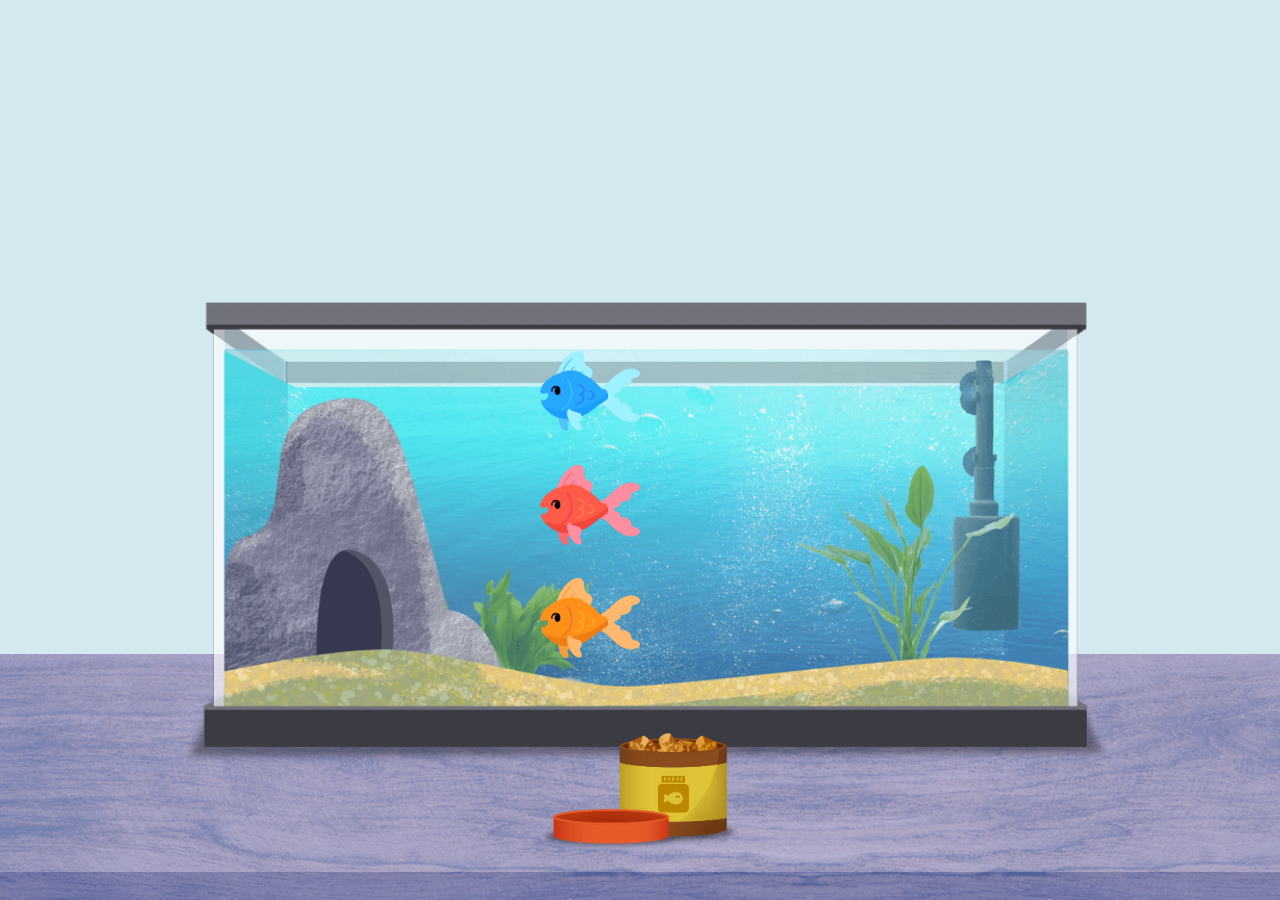
==== index.html @ ab4fe9a5 "Fish tank" ====
<!DOCTYPE html>
<html>
    <head>
        <meta charset="utf-8">
        <title>Magic Fish Tank</title>
    </head>
    <body>
        <main>
            
            <div class="lock-bottom" id="tank">
                <img id="tank-bg" src="./assets/tank.png" />
                <!-- <img id="tank-overlay" src="./assets/tank-overlay.png" /> -->
                <img class="fish" id="red-fish" src="./assets/red-fish.png" />
                <img class="fish" id="blue-fish" src="./assets/blue-fish.png" />
                <img class="fish" id="orange-fish" src="./assets/orange-fish.png" />
            </div>
            <div class="lock-bottom" id="food">
                <button id="feed-button"><img src="./assets/yellow-food.png" /></button>
            </div>
        </main>
    </body>
    <link rel="stylesheet" type="text/css" href="styles.css">
    <script src="scripts.js"></script>
</html>
---- styles.css ----
body {
    background-color: #D8E7EF;
    width: 100vw;
    height: 100vh;
    padding: 0;
    margin: 0;
}

button {
    all: unset;
    display: inline-block;
    cursor: pointer;
    text-align: center;
    background-color: transparent;
    border: none;
    padding: 0;
    margin: 0;
    font: inherit;
    color: inherit;
    height: 100%;
}

main {
    height: 100%;
    width: 100%;
    background-repeat: no-repeat;
    background-position: bottom;
    background-image: url('./assets/background.png');
    position: relative;
}

.lock-bottom {
    position: fixed;
    bottom: 8%;
}

#tank {
    width: 100%;
    max-width: 1000px;
    left: 50%;
    transform: translate(-50%, 0);
}

#tank-bg {
    width: 100%;
    height: 100%;
    max-width: none;
    max-height: none;
    object-fit: contain;
}
#tank-overlay {

}

#food {
    display: flex;
    bottom: 5%;
    width: 100%;
    margin: auto;
    justify-content: center;
    max-width: 1000px;
    margin: auto;
    left: 50%;
    transform: translate(-50%, 0);
}

#food button {
    width: 20%;
}

button img {
    width: 100%;
}

.fish {
    position: absolute;
    bottom: 50%;
    left: 40%;
    width: 100px;
    /* Default animation (will be overridden per fish if needed) */
    animation: swim 10s infinite linear;
}

/* Red Fish */
#red-fish {
    /* Uses a 10-second cycle and starts 1 second into the cycle */
    animation-duration: 16s;
    animation-delay: -1s;
}

/* Blue Fish */
#blue-fish {
    bottom: 70%;
    /* A faster fish: 8-second cycle, starting 2 seconds into the cycle */
    animation-duration: 20s;
    animation-delay: -6s;
}

/* Orange Fish */
#orange-fish {
    bottom: 30%;
    /* A slower fish: 12-second cycle, starting 4 seconds into the cycle */
    animation-duration: 24s;
    animation-delay: -12s;
}

/* Keyframes remain unchanged */
@keyframes swim {
    /* Start at left 40%, facing right (flipped horizontally) */
    0% {
      left: 30%;
      transform: scaleX(-1);
    }
    /* Move to left 60% still facing right */
    50% {
      left: 70%;
      transform: scaleX(-1);
    }
    /* Immediately flip so it faces left */
    50.01% {
      left: 70%;
      transform: scaleX(1);
    }
    /* Return to left 40% while facing left */
    100% {
      left: 30%;
      transform: scaleX(1);
    }
}
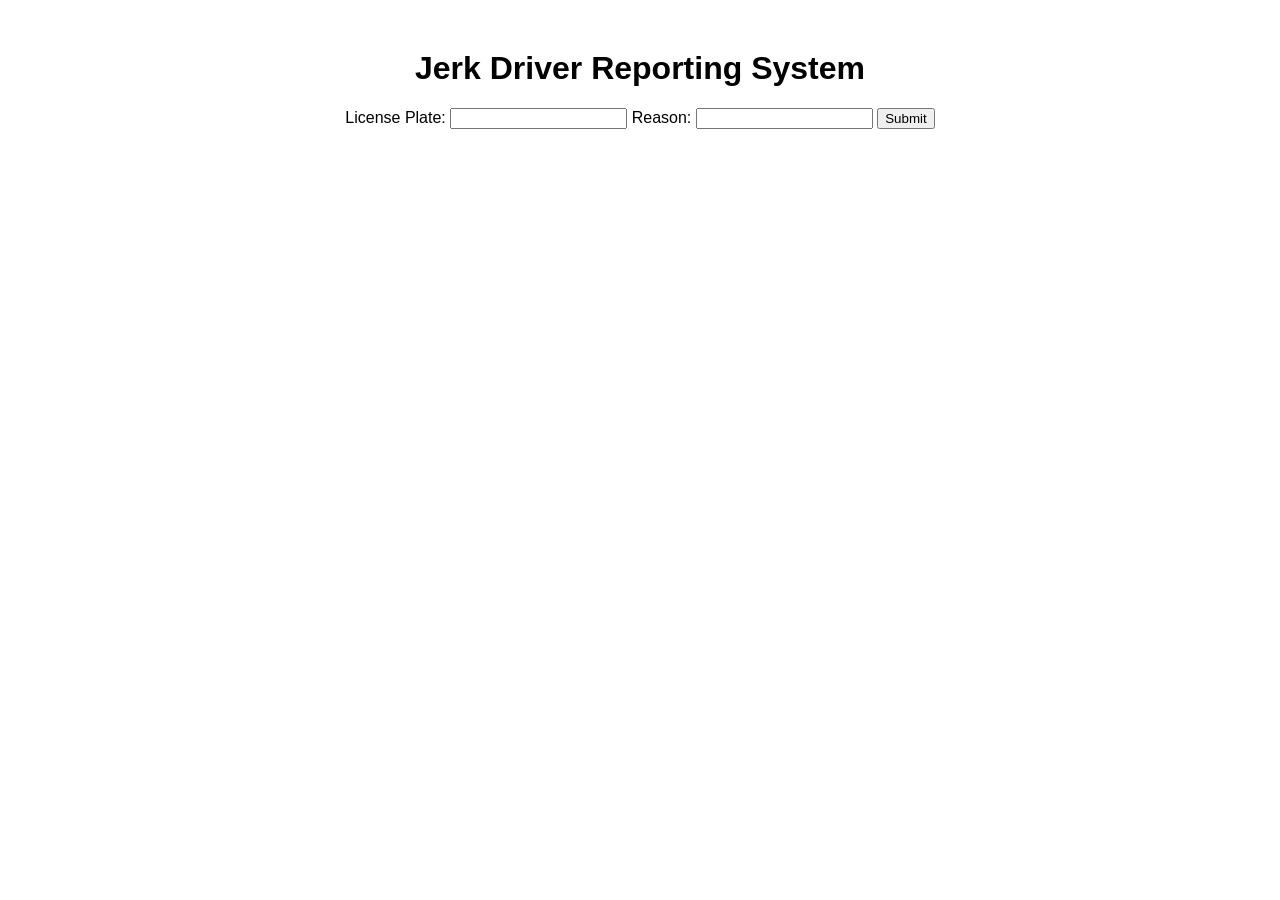
==== commit 1773a533: "Fix index" ====
--- a/index.html
+++ b/index.html
@@ -1,24 +1,39 @@
 <!DOCTYPE html>
 <html>
-    <head>
-        <meta charset="utf-8">
-        <title>Magic Fish Tank</title>
-    </head>
-    <body>
-        <main>
-            
-            <div class="lock-bottom" id="tank">
-                <img id="tank-bg" src="./assets/tank.png" />
-                <!-- <img id="tank-overlay" src="./assets/tank-overlay.png" /> -->
-                <img class="fish" id="red-fish" src="./assets/red-fish.png" />
-                <img class="fish" id="blue-fish" src="./assets/blue-fish.png" />
-                <img class="fish" id="orange-fish" src="./assets/orange-fish.png" />
-            </div>
-            <div class="lock-bottom" id="food">
-                <button id="feed-button"><img src="./assets/yellow-food.png" /></button>
-            </div>
-        </main>
-    </body>
-    <link rel="stylesheet" type="text/css" href="styles.css">
-    <script src="scripts.js"></script>
+<head>
+    <meta charset="utf-8">
+    <title>Jerk Driver Reporting System</title>
+    <style>
+        body {
+            font-family: cursive, sans-serif;
+            text-align: center;
+            margin-top: 50px;
+        }
+        #response {
+            display: none;
+            margin-top: 20px;
+            color: red;
+        }
+    </style>
+</head>
+<body>
+    <h1>Jerk Driver Reporting System</h1>
+    <form id="reportForm">
+        <label for="licensePlate">License Plate:</label>
+        <input type="text" id="licensePlate" name="licensePlate" required>
+        <label for="reason">Reason:</label>
+        <input type="text" id="reason" name="reason" required>
+        <button type="submit">Submit</button>
+    </form>
+    <div id="response">
+        Thank you! We have emailed Larry David about your concern. 
+    </div>
+    <script>
+        document.getElementById('reportForm').addEventListener('submit', function(event) {
+            event.preventDefault();
+            document.getElementById('response').style.display = 'block';
+        });
+    </script>
+</body>
 </html>
+
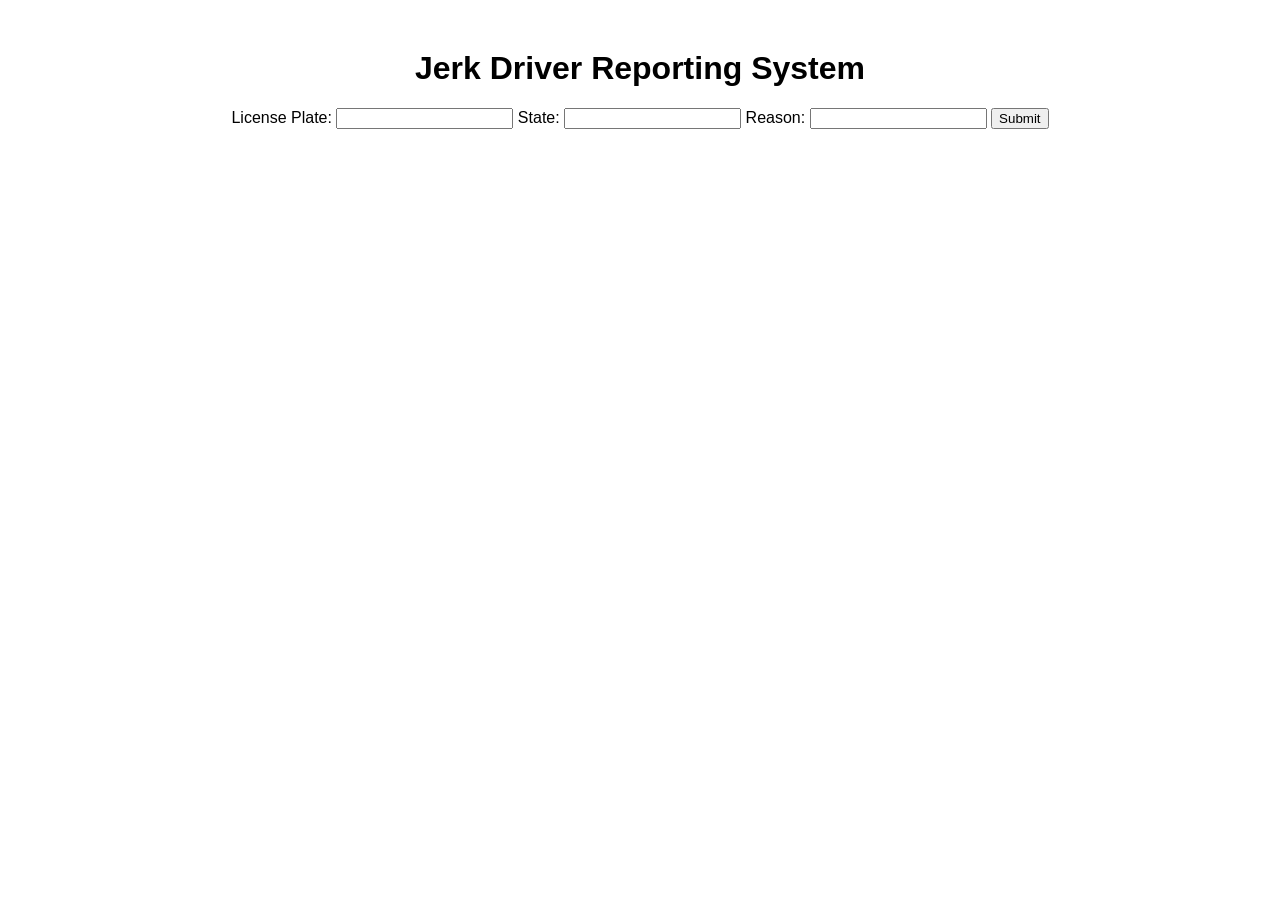
==== commit 6375f816: "new features" ====
--- a/index.html
+++ b/index.html
@@ -21,17 +21,21 @@
     <form id="reportForm">
         <label for="licensePlate">License Plate:</label>
         <input type="text" id="licensePlate" name="licensePlate" required>
+        <label for="state">State:</label>
+        <input type="text" id="state" name="state" required>
         <label for="reason">Reason:</label>
         <input type="text" id="reason" name="reason" required>
         <button type="submit">Submit</button>
     </form>
     <div id="response">
-        Thank you! We have emailed Larry David about your concern. 
+        Thank you! We have emailed Larry David about your concern, "<span id="reasonText"></span>". Can you believe someone would do that??
     </div>
     <script>
         document.getElementById('reportForm').addEventListener('submit', function(event) {
             event.preventDefault();
             document.getElementById('response').style.display = 'block';
+            document.getElementById('reportForm').style.display = 'none';
+            document.getElementById('reasonText').innerHTML = document.getElementById('reason').value;
         });
     </script>
 </body>
